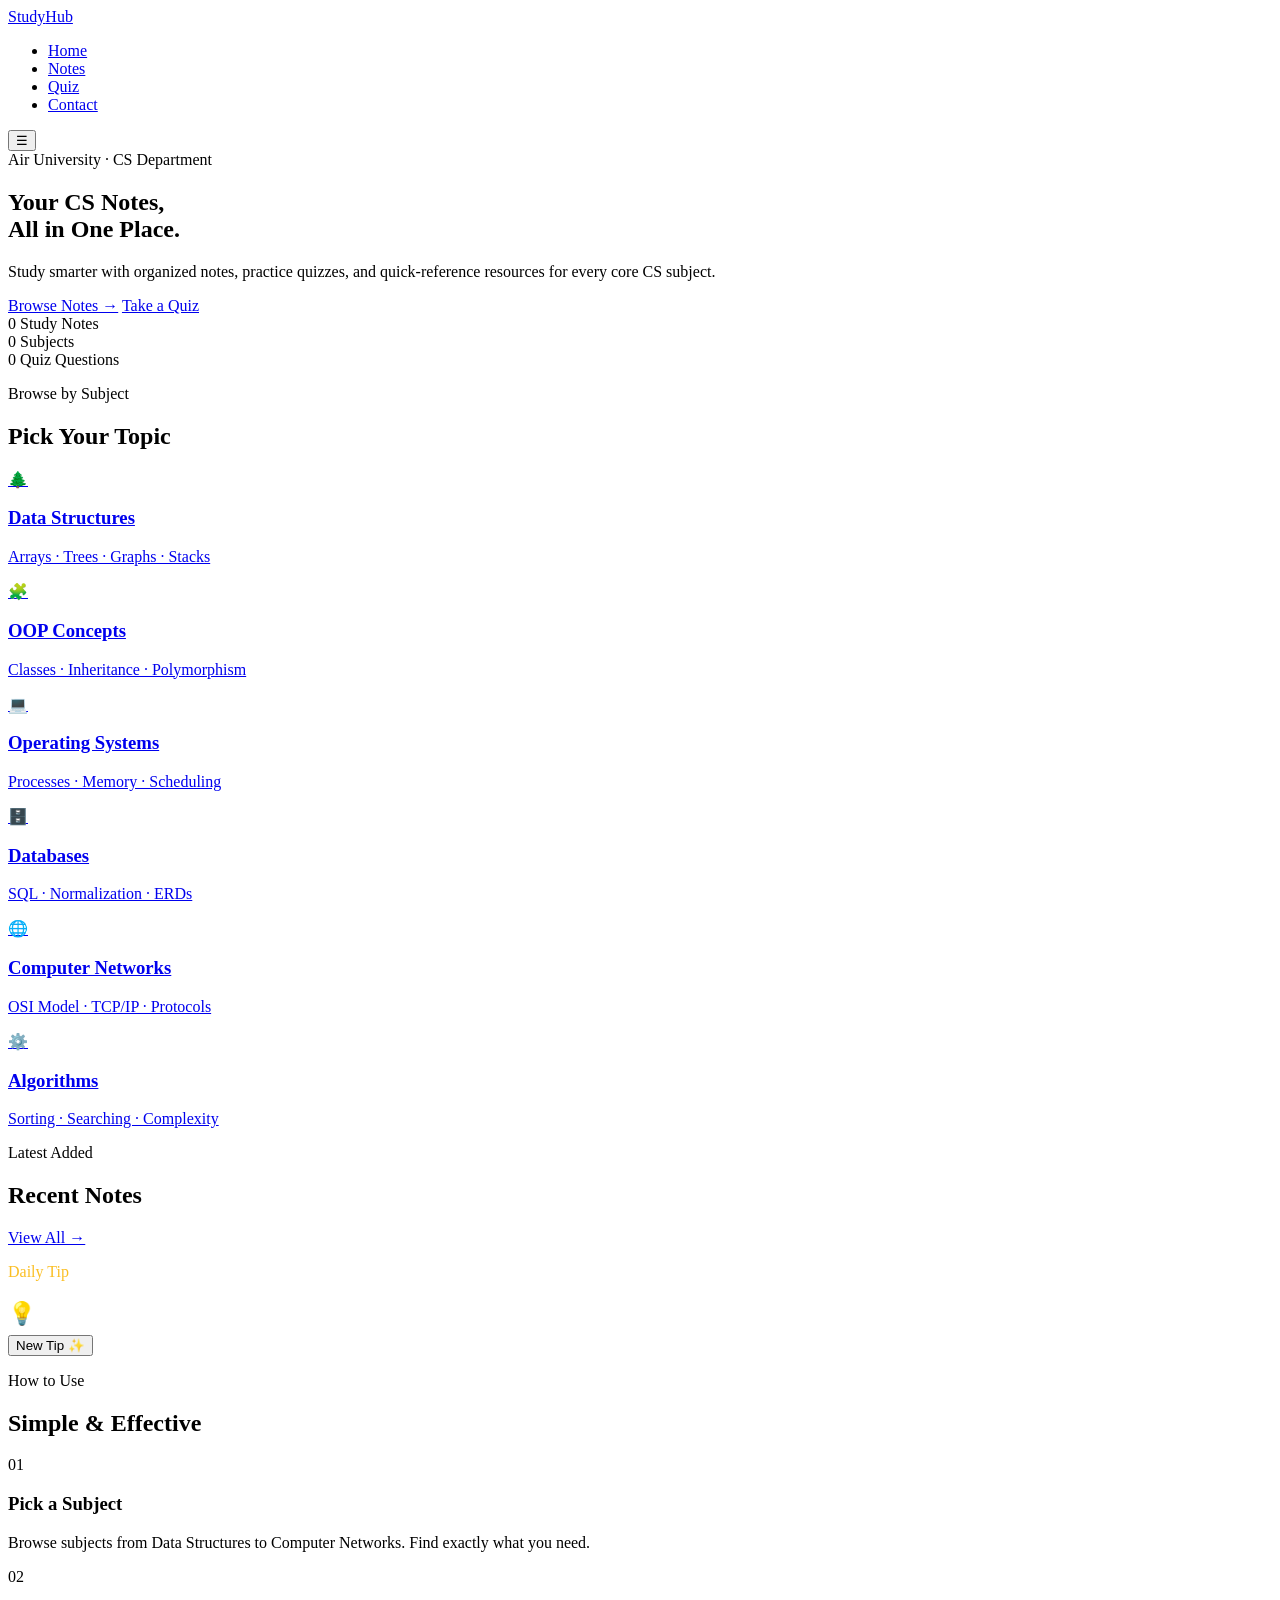
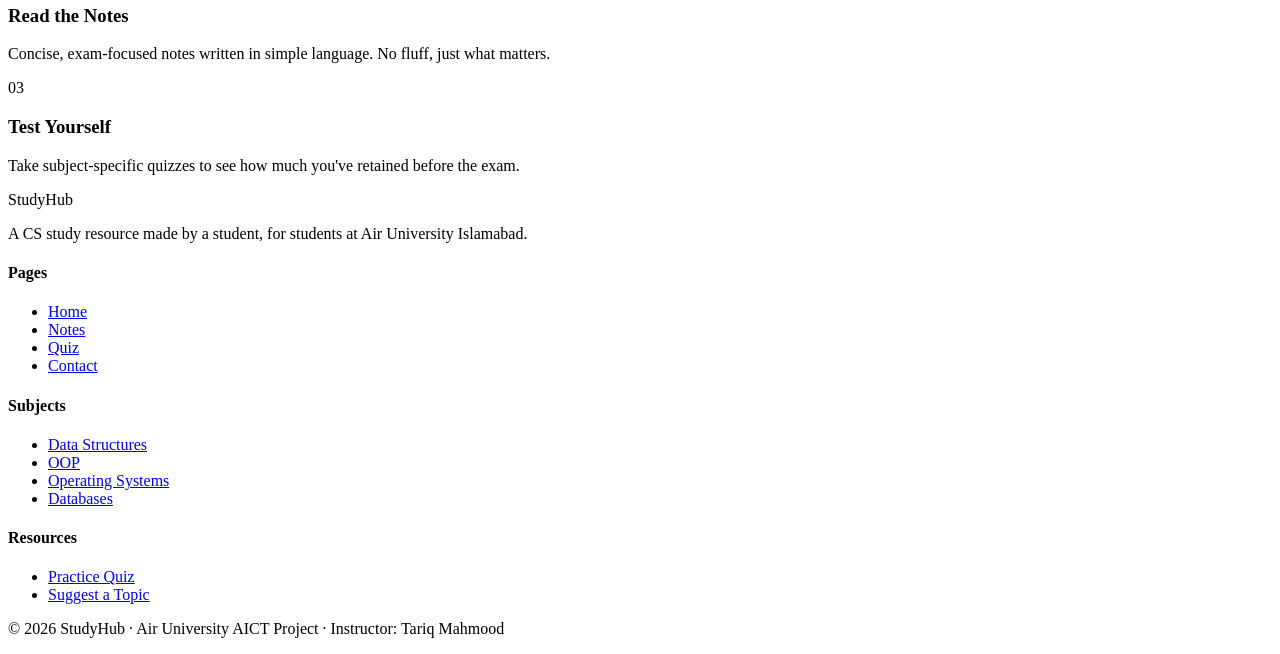
==== index.html @ db88879b "Initial commit: add complete StudyHub project" ====
<!DOCTYPE html>
<html lang="en">
<head>
  <meta charset="UTF-8" />
  <meta name="viewport" content="width=device-width, initial-scale=1.0" />
  <title>StudyHub — CS Notes & Resources</title>
  <link rel="stylesheet" href="css/style.css" />
  <link rel="icon" href="data:image/svg+xml,<svg xmlns='http://www.w3.org/2000/svg' viewBox='0 0 100 100'><text y='.9em' font-size='90'>📚</text></svg>" />
</head>
<body>

  <!-- NAVBAR -->
  <nav class="navbar" id="navbar">
    <a href="index.html" class="logo">Study<span>Hub</span></a>
    <ul class="nav-links" id="nav-links">
      <li><a href="index.html" class="active">Home</a></li>
      <li><a href="notes.html">Notes</a></li>
      <li><a href="quiz.html">Quiz</a></li>
      <li><a href="contact.html">Contact</a></li>
    </ul>
    <button class="hamburger" id="hamburger" aria-label="Toggle menu">&#9776;</button>
  </nav>

  <!-- HERO -->
  <section class="hero">
    <div class="hero-content">
      <div class="hero-text">
        <span class="hero-label">Air University · CS Department</span>
        <h1>Your CS Notes,<br><span>All in One Place.</span></h1>
        <p>Study smarter with organized notes, practice quizzes, and quick-reference resources for every core CS subject.</p>
        <div class="hero-btns">
          <a href="notes.html" class="btn btn-primary">Browse Notes →</a>
          <a href="quiz.html" class="btn btn-outline">Take a Quiz</a>
        </div>
      </div>
      <div class="hero-stats">
        <div class="stat-card">
          <span class="stat-num" id="count-notes">0</span>
          <span class="stat-lbl">Study Notes</span>
        </div>
        <div class="stat-card">
          <span class="stat-num" id="count-subjects">0</span>
          <span class="stat-lbl">Subjects</span>
        </div>
        <div class="stat-card">
          <span class="stat-num" id="count-questions">0</span>
          <span class="stat-lbl">Quiz Questions</span>
        </div>
      </div>
    </div>
  </section>

  <!-- SUBJECTS -->
  <section class="section">
    <div class="container">
      <div class="section-head">
        <div>
          <p class="section-tag">Browse by Subject</p>
          <h2 class="section-title">Pick Your Topic</h2>
        </div>
      </div>
      <div class="subjects-grid">
        <a href="notes.html?subject=ds" class="subject-card">
          <span class="subject-icon">🌲</span>
          <h3>Data Structures</h3>
          <p>Arrays · Trees · Graphs · Stacks</p>
        </a>
        <a href="notes.html?subject=oop" class="subject-card">
          <span class="subject-icon">🧩</span>
          <h3>OOP Concepts</h3>
          <p>Classes · Inheritance · Polymorphism</p>
        </a>
        <a href="notes.html?subject=os" class="subject-card">
          <span class="subject-icon">💻</span>
          <h3>Operating Systems</h3>
          <p>Processes · Memory · Scheduling</p>
        </a>
        <a href="notes.html?subject=db" class="subject-card">
          <span class="subject-icon">🗄️</span>
          <h3>Databases</h3>
          <p>SQL · Normalization · ERDs</p>
        </a>
        <a href="notes.html?subject=cn" class="subject-card">
          <span class="subject-icon">🌐</span>
          <h3>Computer Networks</h3>
          <p>OSI Model · TCP/IP · Protocols</p>
        </a>
        <a href="notes.html?subject=algo" class="subject-card">
          <span class="subject-icon">⚙️</span>
          <h3>Algorithms</h3>
          <p>Sorting · Searching · Complexity</p>
        </a>
      </div>
    </div>
  </section>

  <!-- RECENT NOTES -->
  <section class="section bg-white">
    <div class="container">
      <div class="section-head">
        <div>
          <p class="section-tag">Latest Added</p>
          <h2 class="section-title">Recent Notes</h2>
        </div>
        <a href="notes.html" class="btn btn-dark">View All →</a>
      </div>
      <div class="notes-grid" id="recent-notes"></div>
    </div>
  </section>

  <!-- TIP OF THE DAY -->
  <section class="tip-banner">
    <div class="container tip-inner">
      <div>
        <p class="section-tag" style="color:#fbbf24;">Daily Tip</p>
        <h2 style="font-size:1.4rem; font-weight:700; margin-bottom:0.5rem;">💡 <span id="tip-text"></span></h2>
      </div>
      <button class="btn btn-tip" onclick="nextTip()">New Tip ✨</button>
    </div>
  </section>

  <!-- HOW IT WORKS -->
  <section class="section">
    <div class="container">
      <div class="section-head">
        <div>
          <p class="section-tag">How to Use</p>
          <h2 class="section-title">Simple & Effective</h2>
        </div>
      </div>
      <div class="steps-grid">
        <div class="step-card">
          <div class="step-num">01</div>
          <h3>Pick a Subject</h3>
          <p>Browse subjects from Data Structures to Computer Networks. Find exactly what you need.</p>
        </div>
        <div class="step-card">
          <div class="step-num">02</div>
          <h3>Read the Notes</h3>
          <p>Concise, exam-focused notes written in simple language. No fluff, just what matters.</p>
        </div>
        <div class="step-card">
          <div class="step-num">03</div>
          <h3>Test Yourself</h3>
          <p>Take subject-specific quizzes to see how much you've retained before the exam.</p>
        </div>
      </div>
    </div>
  </section>

  <!-- FOOTER -->
  <footer class="footer">
    <div class="container footer-inner">
      <div>
        <div class="footer-logo">Study<span>Hub</span></div>
        <p class="footer-desc">A CS study resource made by a student, for students at Air University Islamabad.</p>
      </div>
      <div class="footer-col">
        <h4>Pages</h4>
        <ul>
          <li><a href="index.html">Home</a></li>
          <li><a href="notes.html">Notes</a></li>
          <li><a href="quiz.html">Quiz</a></li>
          <li><a href="contact.html">Contact</a></li>
        </ul>
      </div>
      <div class="footer-col">
        <h4>Subjects</h4>
        <ul>
          <li><a href="notes.html?subject=ds">Data Structures</a></li>
          <li><a href="notes.html?subject=oop">OOP</a></li>
          <li><a href="notes.html?subject=os">Operating Systems</a></li>
          <li><a href="notes.html?subject=db">Databases</a></li>
        </ul>
      </div>
      <div class="footer-col">
        <h4>Resources</h4>
        <ul>
          <li><a href="quiz.html">Practice Quiz</a></li>
          <li><a href="contact.html">Suggest a Topic</a></li>
        </ul>
      </div>
    </div>
    <div class="footer-bottom">
      <p>© 2026 StudyHub · Air University AICT Project · Instructor: Tariq Mahmood</p>
    </div>
  </footer>

  <script src="js/data.js"></script>
  <script src="js/main.js"></script>
  <script>
    // Animate counters
    function animateCounter(id, target) {
      let count = 0;
      const step = Math.ceil(target / 40);
      const el = document.getElementById(id);
      const timer = setInterval(() => {
        count = Math.min(count + step, target);
        el.textContent = count + '+';
        if (count >= target) clearInterval(timer);
      }, 40);
    }
    animateCounter('count-notes', notes.length);
    animateCounter('count-subjects', 6);
    animateCounter('count-questions', quizQuestions.length);

    // Render 4 most recent notes
    const recent = notes.slice(0, 4);
    document.getElementById('recent-notes').innerHTML = recent.map(renderNoteCard).join('');

    // Tips
    const tips = [
      "Use the Pomodoro technique — study for 25 minutes, then take a 5-minute break.",
      "Teach a concept to yourself out loud. If you can't explain it simply, you don't understand it yet.",
      "Review your notes within 24 hours of a lecture. Retention drops by 70% after a day.",
      "For exams, practice past papers more than re-reading notes.",
      "Write code by hand at least once. It forces real understanding.",
      "Always think about time AND space complexity when studying algorithms.",
      "Make a one-page cheat sheet for each subject — summarizing forces recall.",
    ];
    let tipIdx = 0;
    function nextTip() {
      tipIdx = (tipIdx + 1) % tips.length;
      document.getElementById('tip-text').textContent = tips[tipIdx];
    }
    document.getElementById('tip-text').textContent = tips[0];
  </script>
</body>
</html>
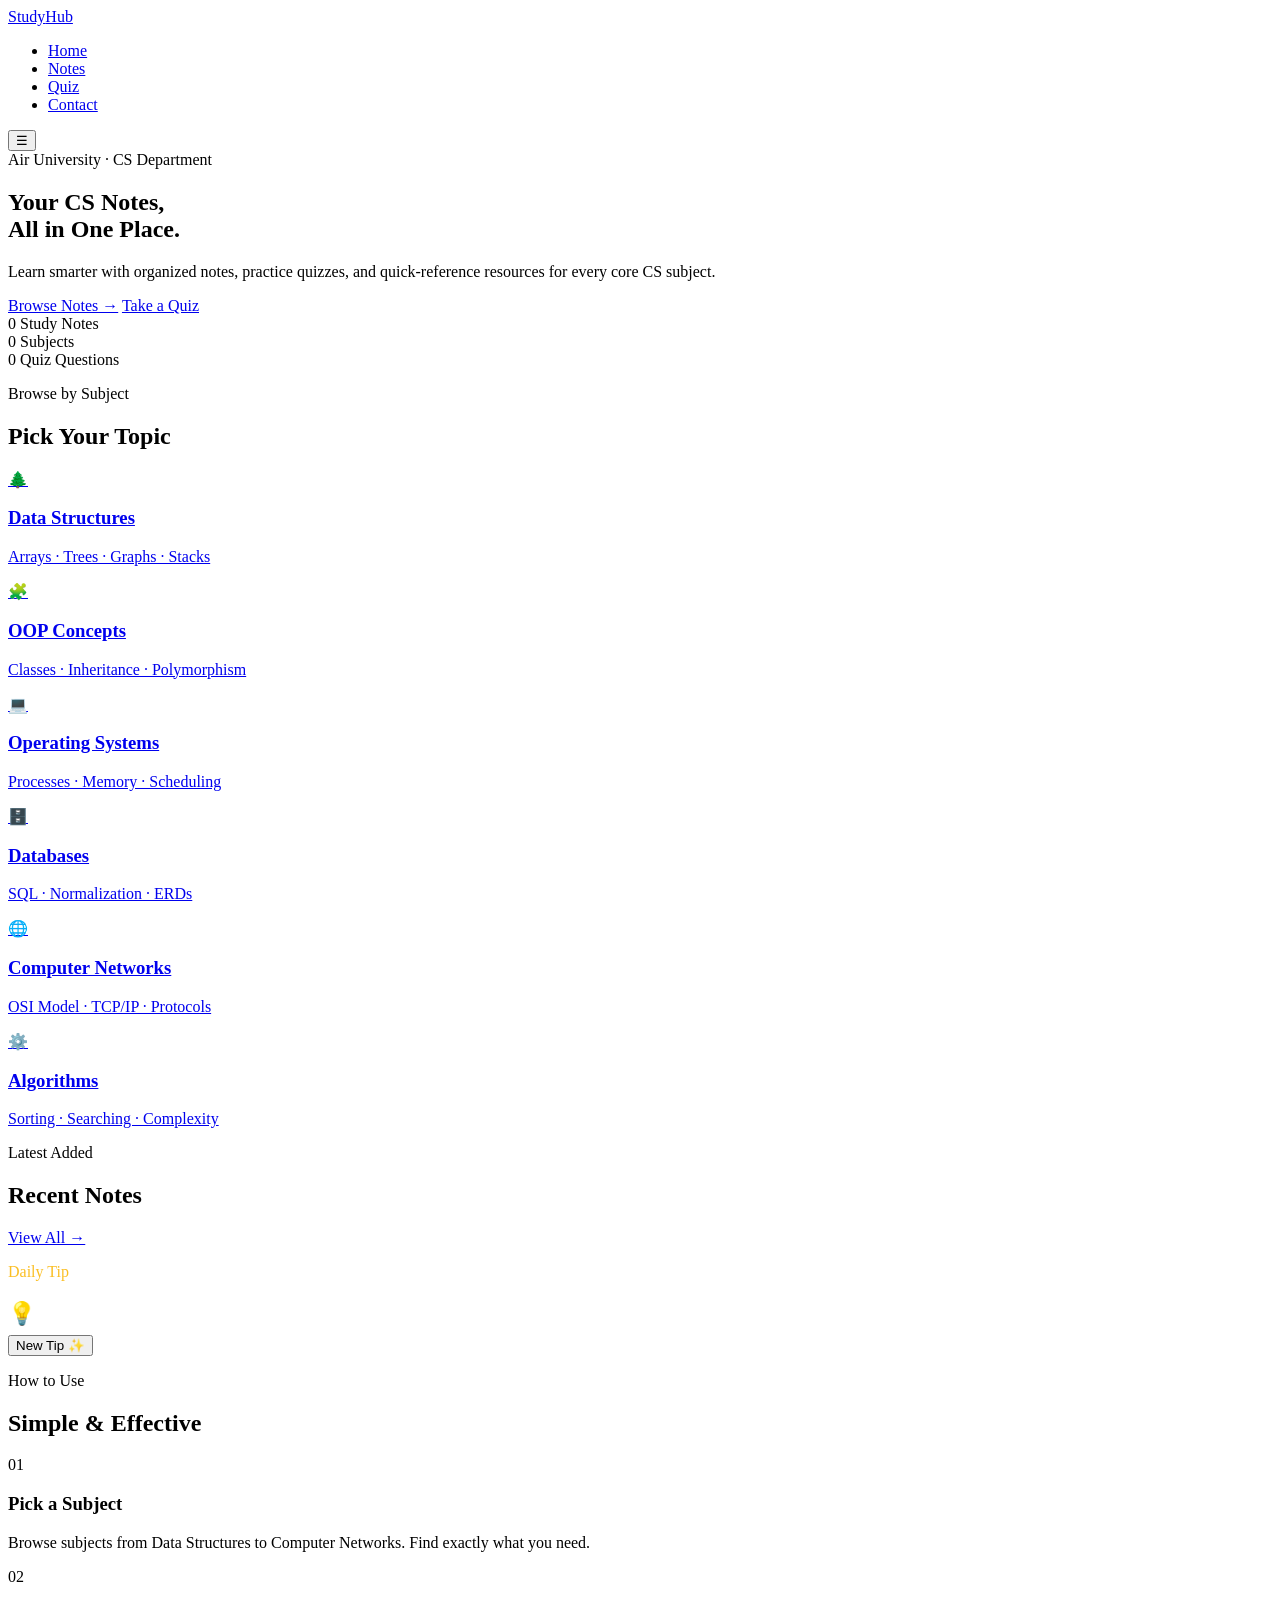
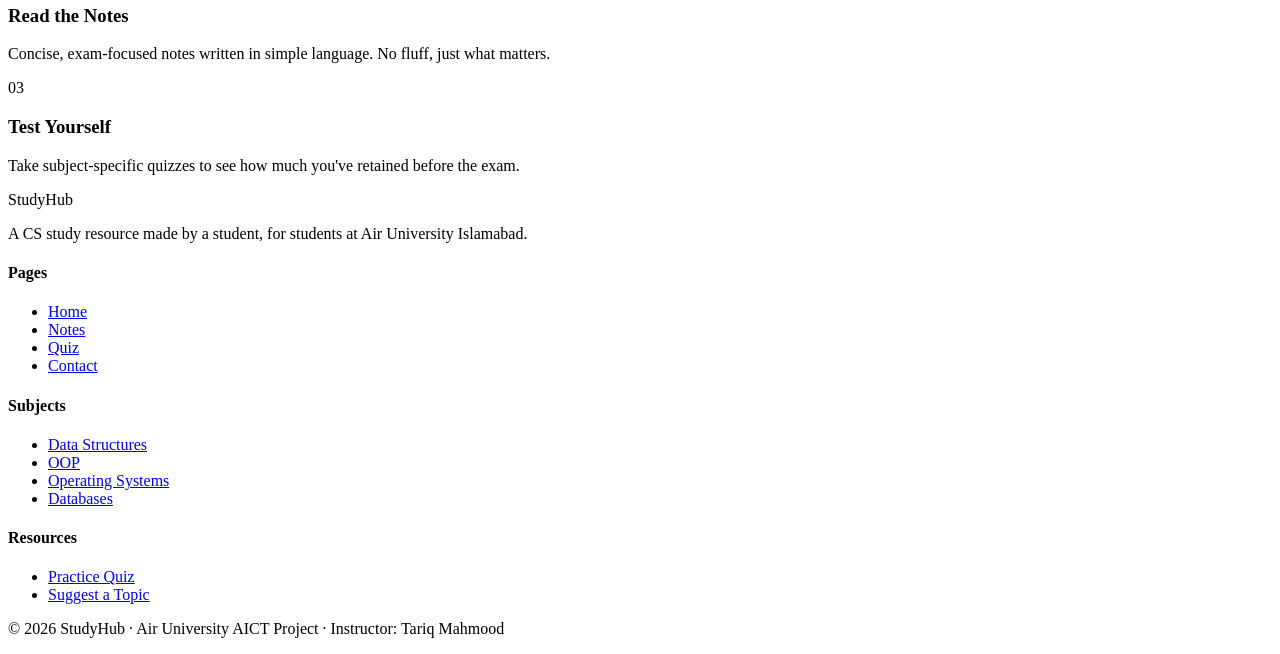
==== commit c46ff152: "feat: implement home page with hero section and subject cards" ====
--- a/index.html
+++ b/index.html
@@ -27,7 +27,7 @@
       <div class="hero-text">
         <span class="hero-label">Air University · CS Department</span>
         <h1>Your CS Notes,<br><span>All in One Place.</span></h1>
-        <p>Study smarter with organized notes, practice quizzes, and quick-reference resources for every core CS subject.</p>
+        <p>Learn smarter with organized notes, practice quizzes, and quick-reference resources for every core CS subject.</p>
         <div class="hero-btns">
           <a href="notes.html" class="btn btn-primary">Browse Notes →</a>
           <a href="quiz.html" class="btn btn-outline">Take a Quiz</a>
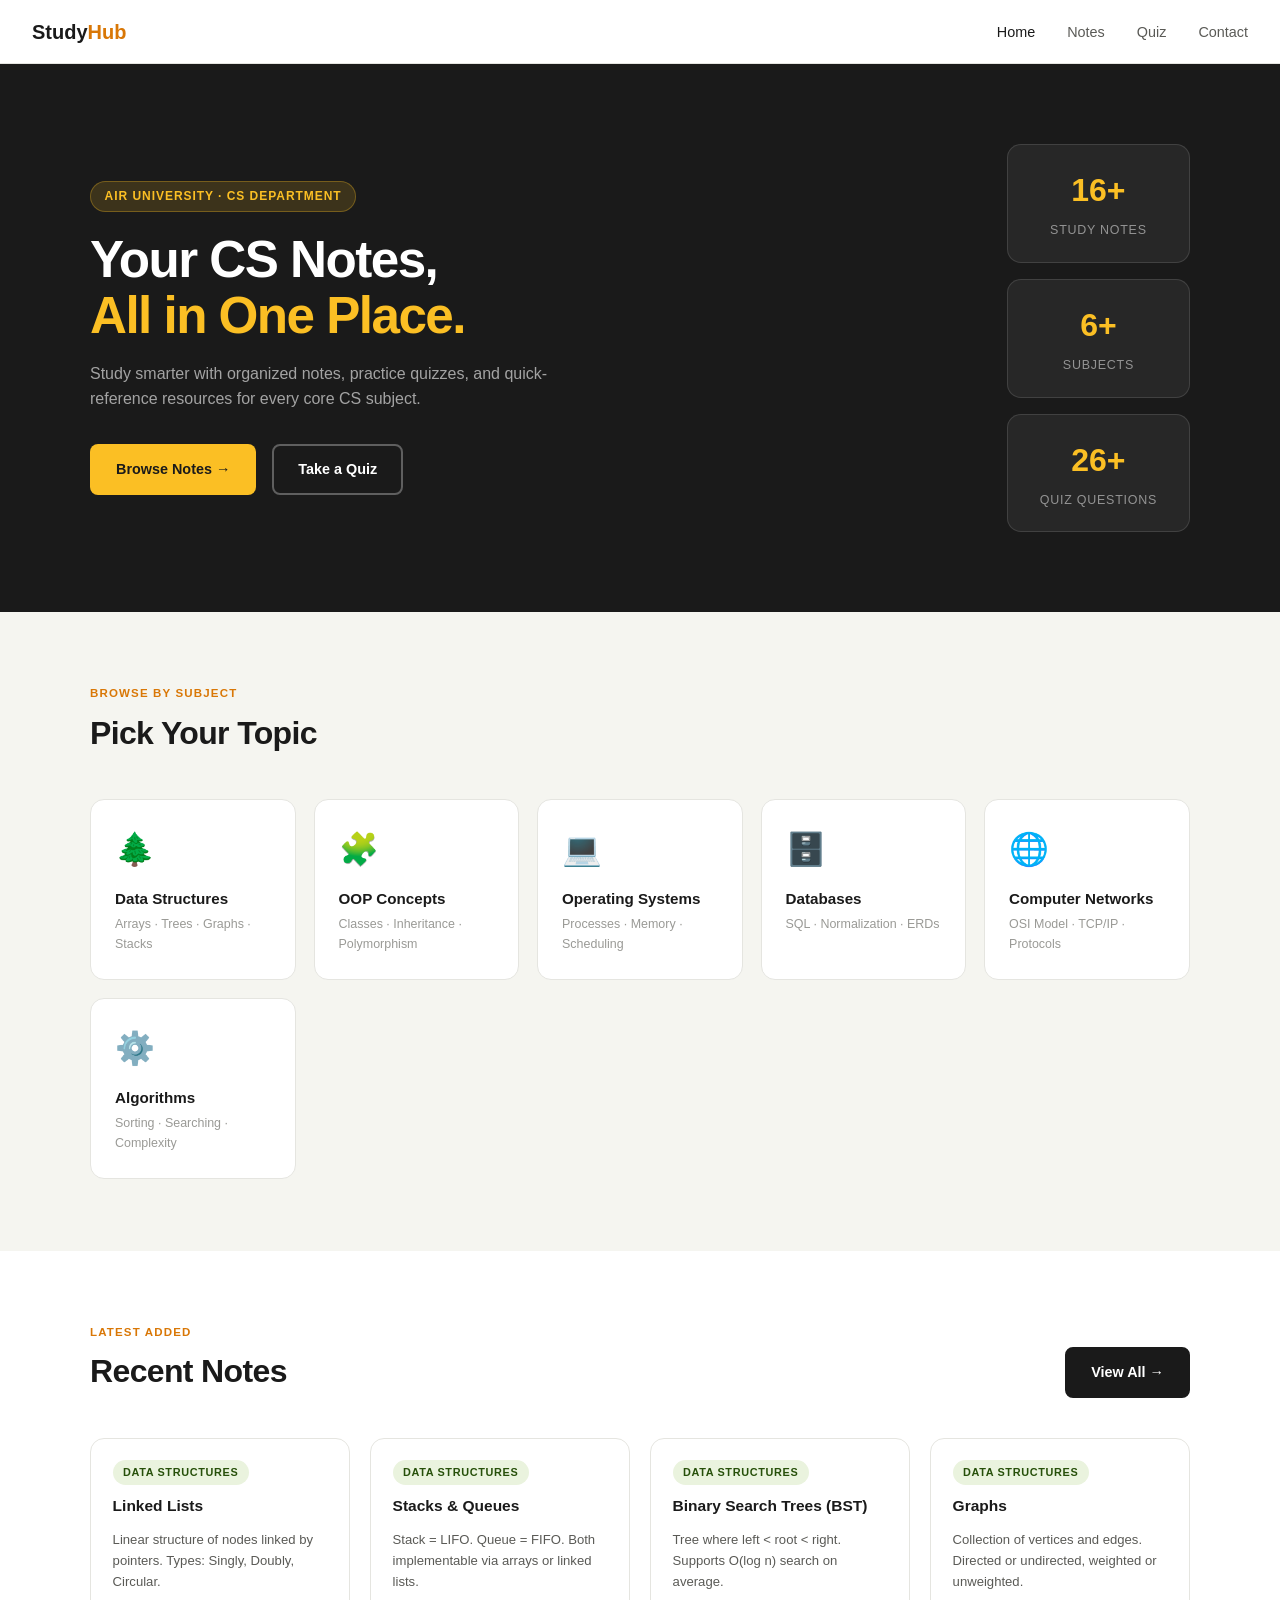
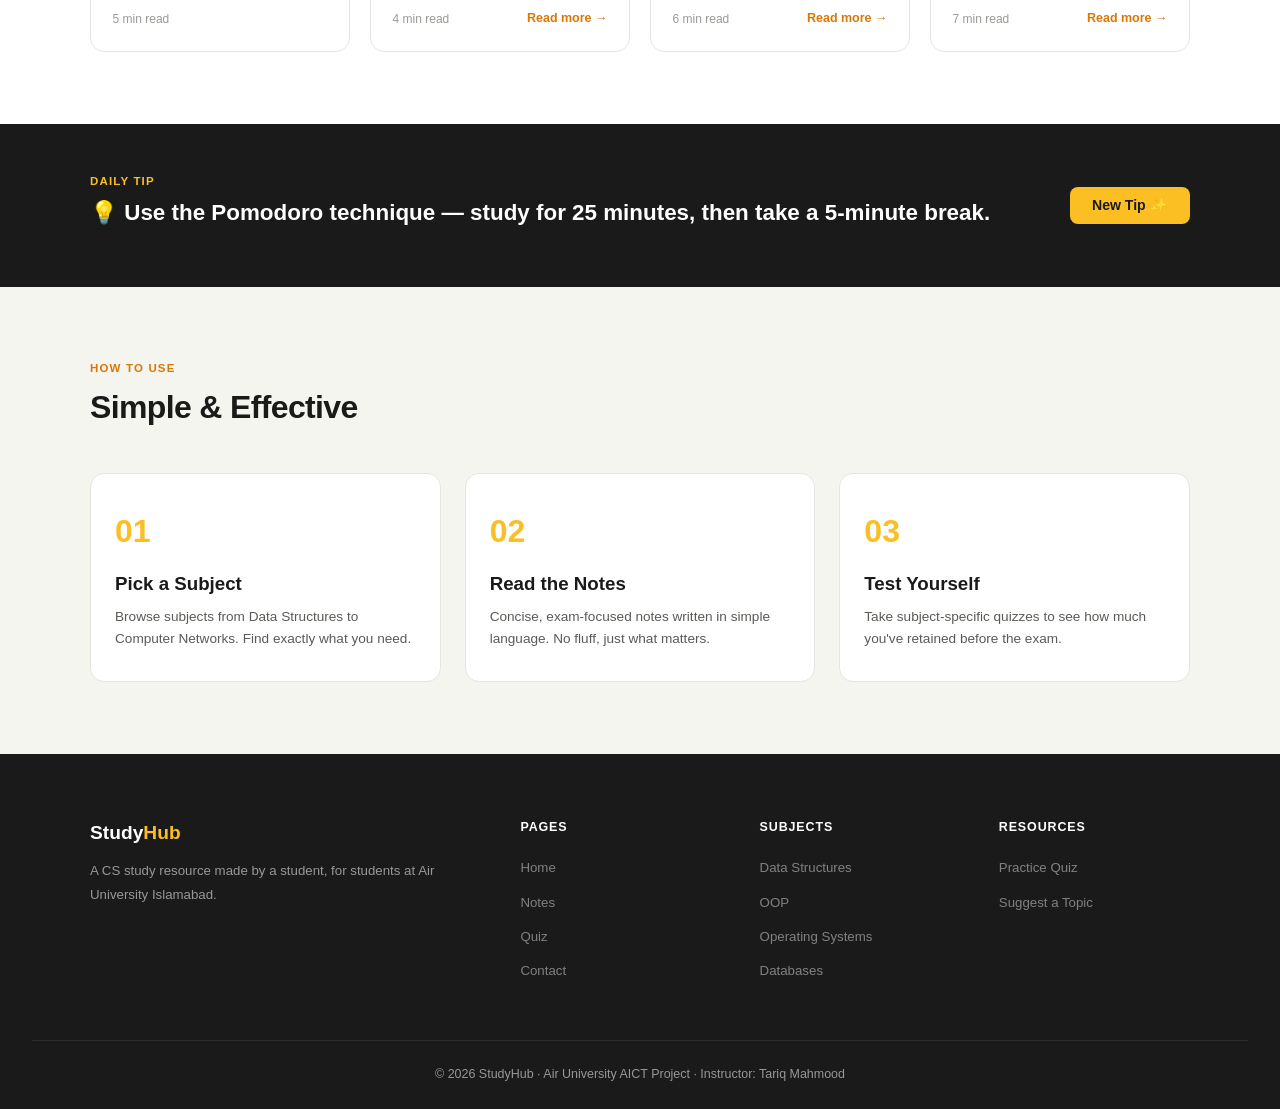
==== commit e4cbe2fd: "index.html fix: update file paths to flat structure for hosting" ====
--- a/index.html
+++ b/index.html
@@ -4,7 +4,7 @@
   <meta charset="UTF-8" />
   <meta name="viewport" content="width=device-width, initial-scale=1.0" />
   <title>StudyHub — CS Notes & Resources</title>
-  <link rel="stylesheet" href="css/style.css" />
+  <link rel="stylesheet" href="style.css" />
   <link rel="icon" href="data:image/svg+xml,<svg xmlns='http://www.w3.org/2000/svg' viewBox='0 0 100 100'><text y='.9em' font-size='90'>📚</text></svg>" />
 </head>
 <body>
@@ -27,7 +27,7 @@
       <div class="hero-text">
         <span class="hero-label">Air University · CS Department</span>
         <h1>Your CS Notes,<br><span>All in One Place.</span></h1>
-        <p>Learn smarter with organized notes, practice quizzes, and quick-reference resources for every core CS subject.</p>
+        <p>Study smarter with organized notes, practice quizzes, and quick-reference resources for every core CS subject.</p>
         <div class="hero-btns">
           <a href="notes.html" class="btn btn-primary">Browse Notes →</a>
           <a href="quiz.html" class="btn btn-outline">Take a Quiz</a>
@@ -186,8 +186,8 @@
     </div>
   </footer>
 
-  <script src="js/data.js"></script>
-  <script src="js/main.js"></script>
+  <script src="data.js"></script>
+  <script src="main.js"></script>
   <script>
     // Animate counters
     function animateCounter(id, target) {
--- a/style.css
+++ b/style.css
@@ -0,0 +1,483 @@
+@import url('https://fonts.googleapis.com/css2?family=Inter:wght@400;500;600;700;800&display=swap');
+
+/* ─── RESET & BASE ─── */
+*, *::before, *::after { margin: 0; padding: 0; box-sizing: border-box; }
+
+:root {
+  --primary:   #1a1a1a;
+  --accent:    #fbbf24;
+  --accent-dk: #d97706;
+  --bg:        #f5f5f0;
+  --white:     #ffffff;
+  --gray-100:  #f2f2ee;
+  --gray-200:  #e5e5e0;
+  --gray-400:  #9a9a96;
+  --gray-600:  #5a5a56;
+  --radius:    14px;
+  --transition: 0.22s cubic-bezier(0.4,0,0.2,1);
+
+  --tag-ds:   #EAF3DE; --tag-ds-c:   #27500A;
+  --tag-oop:  #E6F1FB; --tag-oop-c:  #0C447C;
+  --tag-os:   #FAEEDA; --tag-os-c:   #633806;
+  --tag-db:   #FBEAF0; --tag-db-c:   #72243E;
+  --tag-cn:   #EDE9FB; --tag-cn-c:   #3D1A8A;
+  --tag-algo: #E4F8F4; --tag-algo-c: #0A5445;
+}
+
+body { font-family: 'Inter', sans-serif; background: var(--bg); color: var(--primary); line-height: 1.6; }
+
+/* ─── NAVBAR ─── */
+.navbar {
+  background: var(--white);
+  border-bottom: 1px solid var(--gray-200);
+  padding: 0 2rem;
+  height: 64px;
+  display: flex;
+  align-items: center;
+  justify-content: space-between;
+  position: sticky;
+  top: 0;
+  z-index: 1000;
+  transition: box-shadow var(--transition);
+}
+.navbar.scrolled { box-shadow: 0 2px 16px rgba(0,0,0,0.07); }
+
+.logo { font-weight: 800; font-size: 1.25rem; color: var(--primary); text-decoration: none; }
+.logo span { color: var(--accent-dk); }
+
+.nav-links { list-style: none; display: flex; gap: 2rem; }
+.nav-links a { text-decoration: none; color: var(--gray-600); font-size: 0.9rem; font-weight: 500; transition: color var(--transition); }
+.nav-links a:hover, .nav-links a.active { color: var(--primary); }
+
+.hamburger { display: none; background: none; border: none; font-size: 1.4rem; cursor: pointer; color: var(--primary); }
+
+
+/* ─── HERO ─── */
+.hero {
+  background: var(--primary);
+  color: white;
+  padding: 5rem 2rem;
+}
+.hero-content {
+  max-width: 1100px;
+  margin: 0 auto;
+  display: grid;
+  grid-template-columns: 1fr auto;
+  gap: 4rem;
+  align-items: center;
+}
+.hero-label {
+  display: inline-block;
+  background: rgba(252,191,36,0.15);
+  color: var(--accent);
+  border: 1px solid rgba(251,191,36,0.3);
+  font-size: 0.75rem;
+  font-weight: 600;
+  letter-spacing: 0.08em;
+  text-transform: uppercase;
+  padding: 0.3rem 0.85rem;
+  border-radius: 2rem;
+  margin-bottom: 1.25rem;
+}
+.hero h1 {
+  font-size: clamp(2rem, 4.5vw, 3.2rem);
+  font-weight: 800;
+  line-height: 1.1;
+  letter-spacing: -0.03em;
+  margin-bottom: 1rem;
+}
+.hero h1 span { color: var(--accent); }
+.hero p { color: rgba(255,255,255,0.6); font-size: 1rem; max-width: 460px; margin-bottom: 2rem; }
+
+.hero-btns { display: flex; gap: 1rem; flex-wrap: wrap; }
+
+.hero-stats {
+  display: flex;
+  flex-direction: column;
+  gap: 1rem;
+}
+.stat-card {
+  background: rgba(255,255,255,0.06);
+  border: 1px solid rgba(255,255,255,0.12);
+  border-radius: var(--radius);
+  padding: 1.25rem 2rem;
+  text-align: center;
+  min-width: 140px;
+}
+.stat-num { display: block; font-size: 2rem; font-weight: 800; color: var(--accent); }
+.stat-lbl { font-size: 0.78rem; color: rgba(255,255,255,0.5); text-transform: uppercase; letter-spacing: 0.06em; }
+
+/* ─── BUTTONS ─── */
+.btn {
+  display: inline-flex;
+  align-items: center;
+  gap: 0.4rem;
+  padding: 0.75rem 1.5rem;
+  border-radius: 8px;
+  font-family: 'Inter', sans-serif;
+  font-size: 0.9rem;
+  font-weight: 600;
+  text-decoration: none;
+  cursor: pointer;
+  border: 2px solid transparent;
+  transition: all var(--transition);
+}
+.btn-primary  { background: var(--accent); color: var(--primary); }
+.btn-primary:hover { background: var(--accent-dk); transform: translateY(-2px); }
+.btn-outline  { background: transparent; border-color: rgba(255,255,255,0.3); color: white; }
+.btn-outline:hover { border-color: white; background: rgba(255,255,255,0.05); }
+.btn-dark     { background: var(--primary); color: white; border-color: var(--primary); }
+.btn-dark:hover { background: #333; transform: translateY(-2px); }
+.btn-outline-dark { background: transparent; border-color: var(--gray-200); color: var(--primary); }
+.btn-outline-dark:hover { border-color: var(--primary); }
+.btn-tip { background: var(--accent); color: var(--primary); border: none; padding: 0.65rem 1.4rem; border-radius: 8px; font-family: 'Inter', sans-serif; font-weight: 700; cursor: pointer; font-size: 0.88rem; white-space: nowrap; transition: all var(--transition); }
+.btn-tip:hover { background: var(--accent-dk); }
+
+/* ─── SECTIONS ─── */
+.section { padding: 4.5rem 2rem; }
+.bg-white { background: var(--white); }
+.container { max-width: 1100px; margin: 0 auto; }
+
+.section-head { display: flex; align-items: flex-end; justify-content: space-between; gap: 1rem; margin-bottom: 2.5rem; flex-wrap: wrap; }
+.section-tag { font-size: 0.72rem; font-weight: 700; letter-spacing: 0.1em; text-transform: uppercase; color: var(--accent-dk); margin-bottom: 0.3rem; }
+.section-title { font-size: clamp(1.5rem, 2.5vw, 2rem); font-weight: 800; letter-spacing: -0.02em; }
+
+/* ─── SUBJECT CARDS ─── */
+.subjects-grid { display: grid; grid-template-columns: repeat(auto-fill, minmax(200px, 1fr)); gap: 1.1rem; }
+.subject-card {
+  background: var(--white);
+  border: 1px solid var(--gray-200);
+  border-radius: var(--radius);
+  padding: 1.5rem;
+  text-decoration: none;
+  color: var(--primary);
+  display: block;
+  transition: all var(--transition);
+}
+.subject-card:hover { border-color: var(--accent); transform: translateY(-4px); box-shadow: 0 12px 28px rgba(0,0,0,0.08); }
+.subject-icon { font-size: 2rem; display: block; margin-bottom: 0.75rem; }
+.subject-card h3 { font-size: 0.95rem; font-weight: 700; margin-bottom: 0.25rem; }
+.subject-card p  { font-size: 0.78rem; color: var(--gray-400); }
+
+/* ─── NOTE CARDS ─── */
+.notes-grid { display: grid; grid-template-columns: repeat(auto-fill, minmax(260px, 1fr)); gap: 1.25rem; }
+.note-card {
+  background: var(--white);
+  border: 1px solid var(--gray-200);
+  border-radius: var(--radius);
+  padding: 1.35rem;
+  display: flex;
+  flex-direction: column;
+  gap: 0.6rem;
+  transition: all var(--transition);
+}
+.note-card:hover { transform: translateY(-4px); box-shadow: 0 12px 28px rgba(0,0,0,0.08); border-color: var(--gray-400); }
+
+.note-tag {
+  display: inline-block;
+  font-size: 0.68rem;
+  font-weight: 700;
+  letter-spacing: 0.06em;
+  text-transform: uppercase;
+  padding: 0.22rem 0.65rem;
+  border-radius: 2rem;
+  width: fit-content;
+}
+.tag-ds   { background: var(--tag-ds);   color: var(--tag-ds-c); }
+.tag-oop  { background: var(--tag-oop);  color: var(--tag-oop-c); }
+.tag-os   { background: var(--tag-os);   color: var(--tag-os-c); }
+.tag-db   { background: var(--tag-db);   color: var(--tag-db-c); }
+.tag-cn   { background: var(--tag-cn);   color: var(--tag-cn-c); }
+.tag-algo { background: var(--tag-algo); color: var(--tag-algo-c); }
+
+.note-title   { font-size: 0.97rem; font-weight: 700; }
+.note-summary { font-size: 0.82rem; color: var(--gray-600); line-height: 1.6; flex: 1; }
+.note-footer  { display: flex; justify-content: space-between; align-items: center; margin-top: 0.5rem; }
+.note-read    { font-size: 0.75rem; color: var(--gray-400); }
+.note-more    { font-size: 0.78rem; font-weight: 600; color: var(--accent-dk); }
+
+.no-results { color: var(--gray-400); font-size: 0.92rem; grid-column: 1/-1; padding: 2rem 0; }
+
+/* ─── TIP BANNER ─── */
+.tip-banner { background: var(--primary); color: white; padding: 3rem 2rem; }
+.tip-inner  { display: flex; align-items: center; justify-content: space-between; gap: 2rem; flex-wrap: wrap; }
+.tip-inner h2 { color: white; }
+
+/* ─── STEPS ─── */
+.steps-grid { display: grid; grid-template-columns: repeat(auto-fit, minmax(220px, 1fr)); gap: 1.5rem; }
+.step-card { background: var(--white); border: 1px solid var(--gray-200); border-radius: var(--radius); padding: 2rem 1.5rem; transition: all var(--transition); }
+.step-card:hover { transform: translateY(-4px); box-shadow: 0 12px 28px rgba(0,0,0,0.07); }
+.step-num { font-size: 2rem; font-weight: 800; color: var(--accent); margin-bottom: 0.75rem; }
+.step-card h3 { font-weight: 700; margin-bottom: 0.4rem; }
+.step-card p  { font-size: 0.85rem; color: var(--gray-600); }
+
+/* ─── PAGE HEADER ─── */
+.page-header { background: var(--primary); color: white; padding: 3.5rem 2rem; }
+.page-header h1 { font-size: clamp(1.8rem, 3.5vw, 2.8rem); font-weight: 800; letter-spacing: -0.03em; margin-bottom: 0.4rem; }
+.page-header p  { color: rgba(255,255,255,0.55); }
+
+/* ─── FILTER BAR ─── */
+.filter-bar { display: flex; align-items: center; gap: 1rem; flex-wrap: wrap; margin-bottom: 1.5rem; }
+.filter-tabs { display: flex; gap: 0.5rem; flex-wrap: wrap; }
+.filter-btn {
+  padding: 0.45rem 1.1rem;
+  border: 1.5px solid var(--gray-200);
+  border-radius: 2rem;
+  background: var(--white);
+  font-family: 'Inter', sans-serif;
+  font-size: 0.83rem;
+  font-weight: 500;
+  cursor: pointer;
+  color: var(--gray-600);
+  transition: all var(--transition);
+}
+.filter-btn:hover, .filter-btn.active { background: var(--primary); border-color: var(--primary); color: white; }
+
+.search-wrap { position: relative; margin-left: auto; }
+.search-icon { position: absolute; left: 0.85rem; top: 50%; transform: translateY(-50%); font-size: 0.85rem; }
+.search-wrap input {
+  padding: 0.5rem 1rem 0.5rem 2.4rem;
+  border: 1.5px solid var(--gray-200);
+  border-radius: 2rem;
+  font-family: 'Inter', sans-serif;
+  font-size: 0.85rem;
+  background: var(--white);
+  width: 220px;
+  outline: none;
+  transition: all var(--transition);
+}
+.search-wrap input:focus { border-color: var(--primary); width: 260px; }
+
+.notes-toolbar { display: flex; align-items: center; justify-content: space-between; margin-bottom: 1.5rem; flex-wrap: wrap; gap: 0.75rem; }
+.notes-count   { font-size: 0.83rem; color: var(--gray-400); }
+.notes-toolbar select {
+  padding: 0.4rem 0.85rem;
+  border: 1.5px solid var(--gray-200);
+  border-radius: 8px;
+  font-family: 'Inter', sans-serif;
+  font-size: 0.83rem;
+  background: var(--white);
+  cursor: pointer;
+  outline: none;
+}
+
+/* ─── NOTE MODAL ─── */
+.modal-overlay {
+  display: none;
+  position: fixed;
+  inset: 0;
+  background: rgba(0,0,0,0.55);
+  z-index: 2000;
+  align-items: center;
+  justify-content: center;
+  padding: 1.5rem;
+}
+.modal-overlay.open { display: flex; }
+.modal-box {
+  background: var(--white);
+  border-radius: 20px;
+  padding: 2.5rem;
+  max-width: 640px;
+  width: 100%;
+  max-height: 85vh;
+  overflow-y: auto;
+  position: relative;
+}
+.modal-close {
+  position: absolute;
+  top: 1.25rem;
+  right: 1.25rem;
+  background: var(--gray-100);
+  border: none;
+  width: 32px;
+  height: 32px;
+  border-radius: 50%;
+  cursor: pointer;
+  font-size: 0.85rem;
+  display: flex;
+  align-items: center;
+  justify-content: center;
+  transition: background var(--transition);
+}
+.modal-close:hover { background: var(--gray-200); }
+.modal-box h2 { font-size: 1.4rem; font-weight: 800; margin: 0.85rem 0 1rem; }
+.modal-desc  { color: var(--gray-600); font-size: 0.92rem; line-height: 1.75; margin-bottom: 1.25rem; }
+.modal-points { padding-left: 1.25rem; display: flex; flex-direction: column; gap: 0.55rem; margin-bottom: 1.25rem; }
+.modal-points li { font-size: 0.88rem; color: var(--gray-600); line-height: 1.6; }
+.code-block {
+  background: var(--primary);
+  color: #a8ff78;
+  padding: 1.25rem;
+  border-radius: 10px;
+  font-size: 0.82rem;
+  overflow-x: auto;
+  line-height: 1.7;
+  font-family: 'Courier New', monospace;
+}
+
+/* ─── QUIZ ─── */
+.quiz-container { max-width: 680px; margin: 0 auto; }
+
+.quiz-setup-title { font-size: 1.5rem; font-weight: 800; margin-bottom: 0.4rem; }
+.quiz-setup-sub   { color: var(--gray-600); margin-bottom: 2rem; }
+.setup-grid { display: grid; grid-template-columns: 1fr 1fr; gap: 1.25rem; }
+.setup-card { background: var(--white); border: 1px solid var(--gray-200); border-radius: var(--radius); padding: 1.25rem; }
+.setup-label { display: block; font-size: 0.82rem; font-weight: 600; margin-bottom: 0.5rem; }
+.setup-card select {
+  width: 100%;
+  padding: 0.65rem 0.9rem;
+  border: 1.5px solid var(--gray-200);
+  border-radius: 8px;
+  font-family: 'Inter', sans-serif;
+  font-size: 0.88rem;
+  background: var(--bg);
+  outline: none;
+  cursor: pointer;
+}
+
+.quiz-progress-bar { height: 5px; background: var(--gray-200); border-radius: 5px; margin-bottom: 1rem; overflow: hidden; }
+.quiz-progress-fill { height: 100%; background: var(--accent); border-radius: 5px; transition: width 0.4s ease; width: 0%; }
+.quiz-meta { display: flex; justify-content: space-between; font-size: 0.8rem; color: var(--gray-400); margin-bottom: 1.5rem; }
+
+.quiz-card { background: var(--white); border: 1px solid var(--gray-200); border-radius: 18px; padding: 2rem; }
+.quiz-question { font-size: 1.05rem; font-weight: 700; margin-bottom: 1.5rem; line-height: 1.5; }
+.quiz-options { display: flex; flex-direction: column; gap: 0.7rem; }
+.quiz-opt {
+  padding: 0.85rem 1.1rem;
+  border: 1.5px solid var(--gray-200);
+  border-radius: 10px;
+  background: var(--white);
+  font-family: 'Inter', sans-serif;
+  font-size: 0.9rem;
+  text-align: left;
+  cursor: pointer;
+  transition: all var(--transition);
+}
+.quiz-opt:hover:not(:disabled) { border-color: var(--primary); background: var(--gray-100); }
+.quiz-opt.correct { background: #EAF3DE; border-color: #3B6D11; color: #1e4d00; }
+.quiz-opt.wrong   { background: #FCEBEB; border-color: #A32D2D; color: #6b1010; }
+
+.quiz-feedback { margin-top: 1rem; padding: 0.75rem 1rem; border-radius: 8px; font-size: 0.88rem; font-weight: 600; }
+.quiz-feedback.correct { background: #EAF3DE; color: #27500A; }
+.quiz-feedback.wrong   { background: #FCEBEB; color: #791F1F; }
+
+.quiz-nav { display: flex; justify-content: space-between; align-items: center; margin-top: 1.5rem; }
+
+/* Result */
+.result-card { background: var(--white); border: 1px solid var(--gray-200); border-radius: 20px; padding: 3rem 2rem; text-align: center; }
+.result-emoji { font-size: 4rem; margin-bottom: 1rem; }
+.result-title { font-size: 1.8rem; font-weight: 800; margin-bottom: 0.4rem; }
+.result-sub   { color: var(--gray-600); margin-bottom: 1.75rem; }
+.result-score { font-size: 2.5rem; font-weight: 800; margin-bottom: 1.5rem; }
+.score-big  { color: var(--primary); }
+.score-slash { color: var(--gray-400); font-size: 1.5rem; }
+.score-pct  { display: block; font-size: 1rem; color: var(--accent-dk); font-weight: 700; margin-top: 0.25rem; }
+.result-breakdown { text-align: left; background: var(--gray-100); border-radius: 12px; padding: 1.25rem; margin-bottom: 1.75rem; }
+.breakdown-title  { font-size: 0.85rem; font-weight: 700; margin-bottom: 0.75rem; }
+.breakdown-item   { font-size: 0.82rem; color: var(--gray-600); margin-bottom: 0.4rem; }
+.result-btns { display: flex; gap: 1rem; justify-content: center; flex-wrap: wrap; }
+
+/* ─── CONTACT ─── */
+.contact-grid { display: grid; grid-template-columns: 1fr 1.4fr; gap: 3rem; align-items: start; }
+.contact-info h2 { font-size: 1.5rem; font-weight: 800; margin-bottom: 0.6rem; }
+.contact-info > p { color: var(--gray-600); margin-bottom: 2rem; }
+
+.contact-detail { display: flex; gap: 1rem; align-items: flex-start; margin-bottom: 1.5rem; }
+.contact-icon { width: 42px; height: 42px; background: var(--gray-100); border-radius: 10px; display: flex; align-items: center; justify-content: center; font-size: 1.2rem; flex-shrink: 0; }
+.contact-detail h4 { font-weight: 600; font-size: 0.88rem; margin-bottom: 0.2rem; }
+.contact-detail p  { font-size: 0.82rem; color: var(--gray-600); }
+
+.faq-section h3 { font-size: 1rem; font-weight: 700; margin: 1.75rem 0 0.85rem; }
+.faq-item { border: 1px solid var(--gray-200); border-radius: 10px; margin-bottom: 0.6rem; overflow: hidden; }
+.faq-q {
+  width: 100%;
+  padding: 0.9rem 1.1rem;
+  background: var(--white);
+  border: none;
+  font-family: 'Inter', sans-serif;
+  font-size: 0.88rem;
+  font-weight: 600;
+  cursor: pointer;
+  display: flex;
+  justify-content: space-between;
+  align-items: center;
+  text-align: left;
+  color: var(--primary);
+}
+.faq-icon { color: var(--gray-400); font-size: 1.1rem; }
+.faq-a { display: none; padding: 0 1.1rem 0.9rem; font-size: 0.83rem; color: var(--gray-600); line-height: 1.7; }
+.faq-a.open { display: block; }
+
+.contact-form-box { background: var(--white); border: 1px solid var(--gray-200); border-radius: 20px; padding: 2rem; }
+.contact-form-box h3 { font-size: 1.1rem; font-weight: 800; margin-bottom: 1.5rem; }
+
+.success-banner { background: #EAF3DE; border: 1px solid #6ee7b7; border-radius: 10px; padding: 0.9rem 1.1rem; color: #065f46; font-size: 0.88rem; margin-bottom: 1.25rem; display: flex; align-items: center; gap: 0.5rem; }
+
+.form-group { margin-bottom: 1.1rem; }
+.form-group label { display: block; font-size: 0.82rem; font-weight: 600; margin-bottom: 0.4rem; }
+.form-group input,
+.form-group select,
+.form-group textarea {
+  width: 100%;
+  padding: 0.68rem 1rem;
+  border: 1.5px solid var(--gray-200);
+  border-radius: 9px;
+  font-family: 'Inter', sans-serif;
+  font-size: 0.88rem;
+  background: var(--bg);
+  color: var(--primary);
+  outline: none;
+  transition: border-color var(--transition);
+}
+.form-group input:focus,
+.form-group select:focus,
+.form-group textarea:focus { border-color: var(--primary); background: var(--white); }
+.form-group textarea { resize: vertical; min-height: 110px; }
+.input-error { border-color: #e24b4a !important; }
+.err { display: block; font-size: 0.75rem; color: #e24b4a; margin-top: 0.3rem; min-height: 1rem; }
+.char-count { display: block; font-size: 0.73rem; color: var(--gray-400); margin-top: 0.25rem; }
+
+/* ─── FOOTER ─── */
+.footer { background: var(--primary); color: rgba(255,255,255,0.55); padding: 4rem 2rem 0; }
+.footer-inner {
+  display: grid;
+  grid-template-columns: 2fr 1fr 1fr 1fr;
+  gap: 3rem;
+  padding-bottom: 3rem;
+}
+.footer-logo { font-weight: 800; font-size: 1.2rem; color: white; margin-bottom: 0.65rem; }
+.footer-logo span { color: var(--accent); }
+.footer-desc { font-size: 0.83rem; line-height: 1.75; }
+.footer-col h4 { font-size: 0.78rem; font-weight: 700; text-transform: uppercase; letter-spacing: 0.07em; color: white; margin-bottom: 1rem; }
+.footer-col ul { list-style: none; }
+.footer-col ul li { margin-bottom: 0.55rem; }
+.footer-col ul a { color: rgba(255,255,255,0.45); text-decoration: none; font-size: 0.83rem; transition: color var(--transition); }
+.footer-col ul a:hover { color: white; }
+.footer-bottom { border-top: 1px solid rgba(255,255,255,0.08); padding: 1.5rem 0; text-align: center; font-size: 0.78rem; }
+
+/* ─── RESPONSIVE ─── */
+@media (max-width: 900px) {
+  .hero-content   { grid-template-columns: 1fr; }
+  .hero-stats     { flex-direction: row; flex-wrap: wrap; }
+  .stat-card      { flex: 1; min-width: 120px; }
+  .contact-grid   { grid-template-columns: 1fr; }
+  .footer-inner   { grid-template-columns: 1fr 1fr; }
+  .setup-grid     { grid-template-columns: 1fr; }
+}
+
+@media (max-width: 640px) {
+  .nav-links { display: none; flex-direction: column; position: absolute; top: 64px; left: 0; right: 0; background: white; border-bottom: 1px solid var(--gray-200); padding: 1rem 2rem; gap: 1rem; z-index: 999; }
+  .nav-links.open { display: flex; }
+  .hamburger { display: block; }
+  .hero { padding: 3.5rem 1.25rem; }
+  .section { padding: 3rem 1.25rem; }
+  .footer-inner { grid-template-columns: 1fr; gap: 2rem; }
+  .search-wrap { margin-left: 0; width: 100%; }
+  .search-wrap input { width: 100%; }
+  .search-wrap input:focus { width: 100%; }
+  .filter-bar { flex-direction: column; align-items: flex-start; }
+  .tip-inner { flex-direction: column; }
+  .modal-box { padding: 1.75rem; }
+  .result-btns { flex-direction: column; }
+  .quiz-nav { gap: 1rem; }
+}
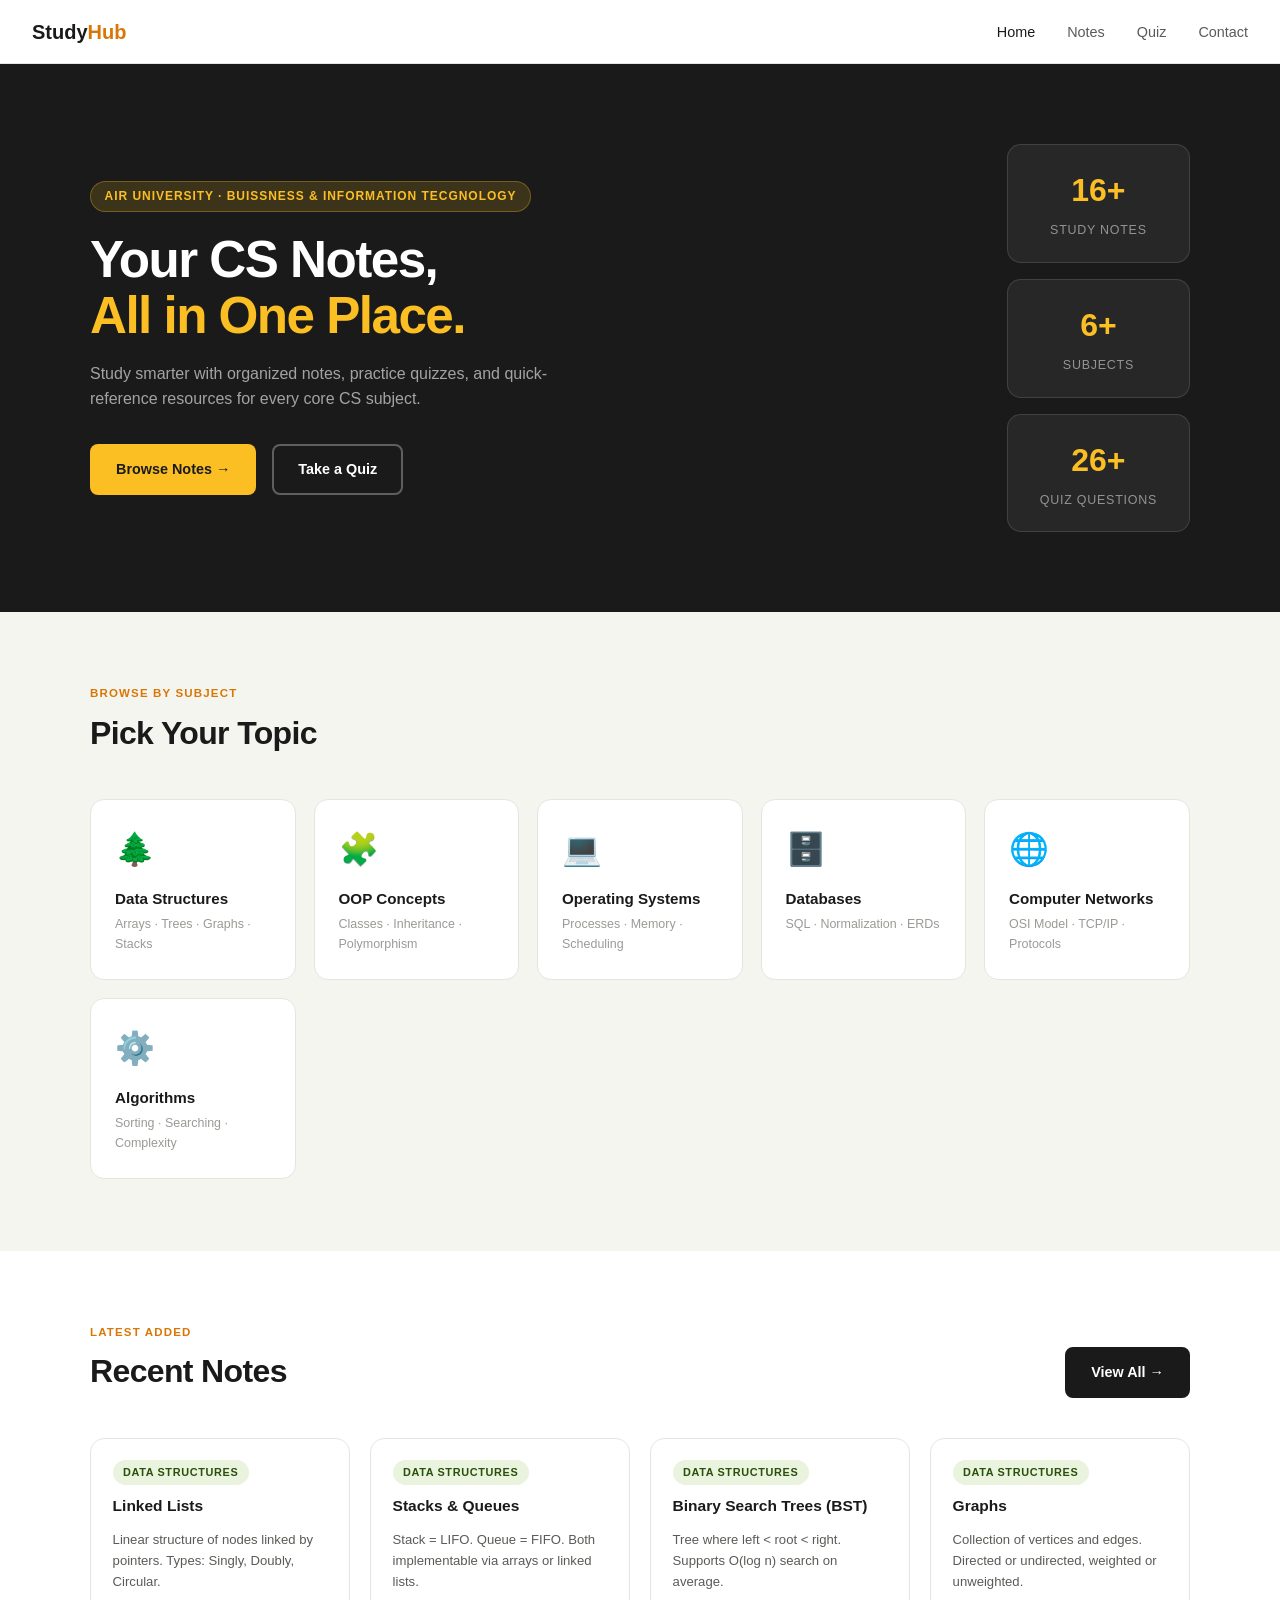
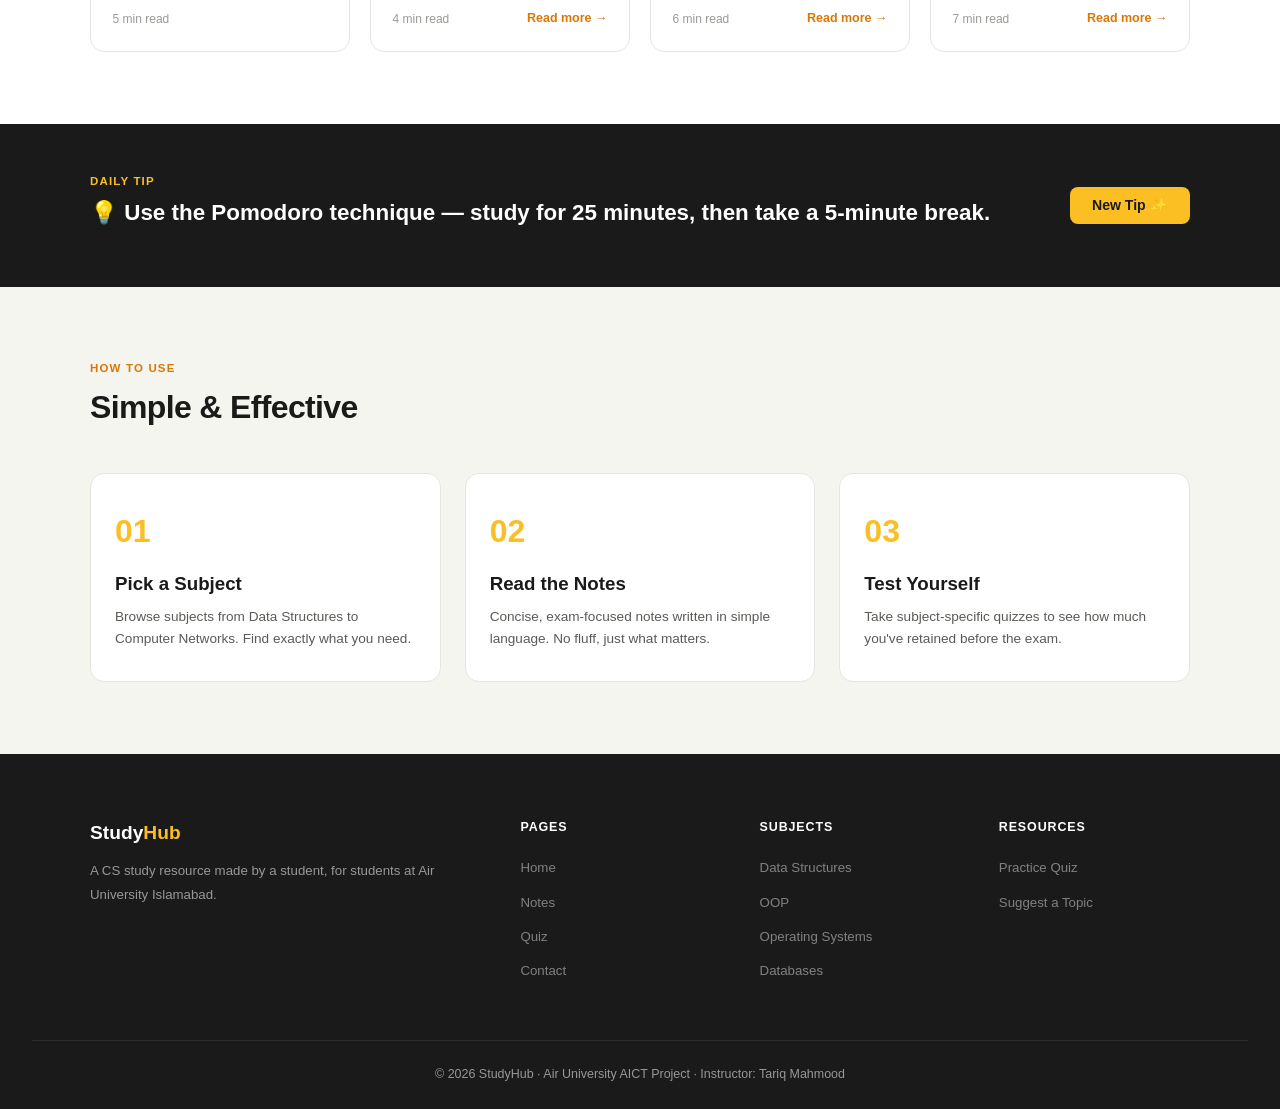
==== commit f98972e2: "Update index.html" ====
--- a/index.html
+++ b/index.html
@@ -25,7 +25,7 @@
   <section class="hero">
     <div class="hero-content">
       <div class="hero-text">
-        <span class="hero-label">Air University · CS Department</span>
+        <span class="hero-label">Air University · Buissness & Information Tecgnology</span>
         <h1>Your CS Notes,<br><span>All in One Place.</span></h1>
         <p>Study smarter with organized notes, practice quizzes, and quick-reference resources for every core CS subject.</p>
         <div class="hero-btns">
--- a/style.css
+++ b/style.css
@@ -68,7 +68,7 @@
 }
 .hero-label {
   display: inline-block;
-  background: rgba(252,191,36,0.15);
+  background: rgba(253,191,36,0.15);
   color: var(--accent);
   border: 1px solid rgba(251,191,36,0.3);
   font-size: 0.75rem;
